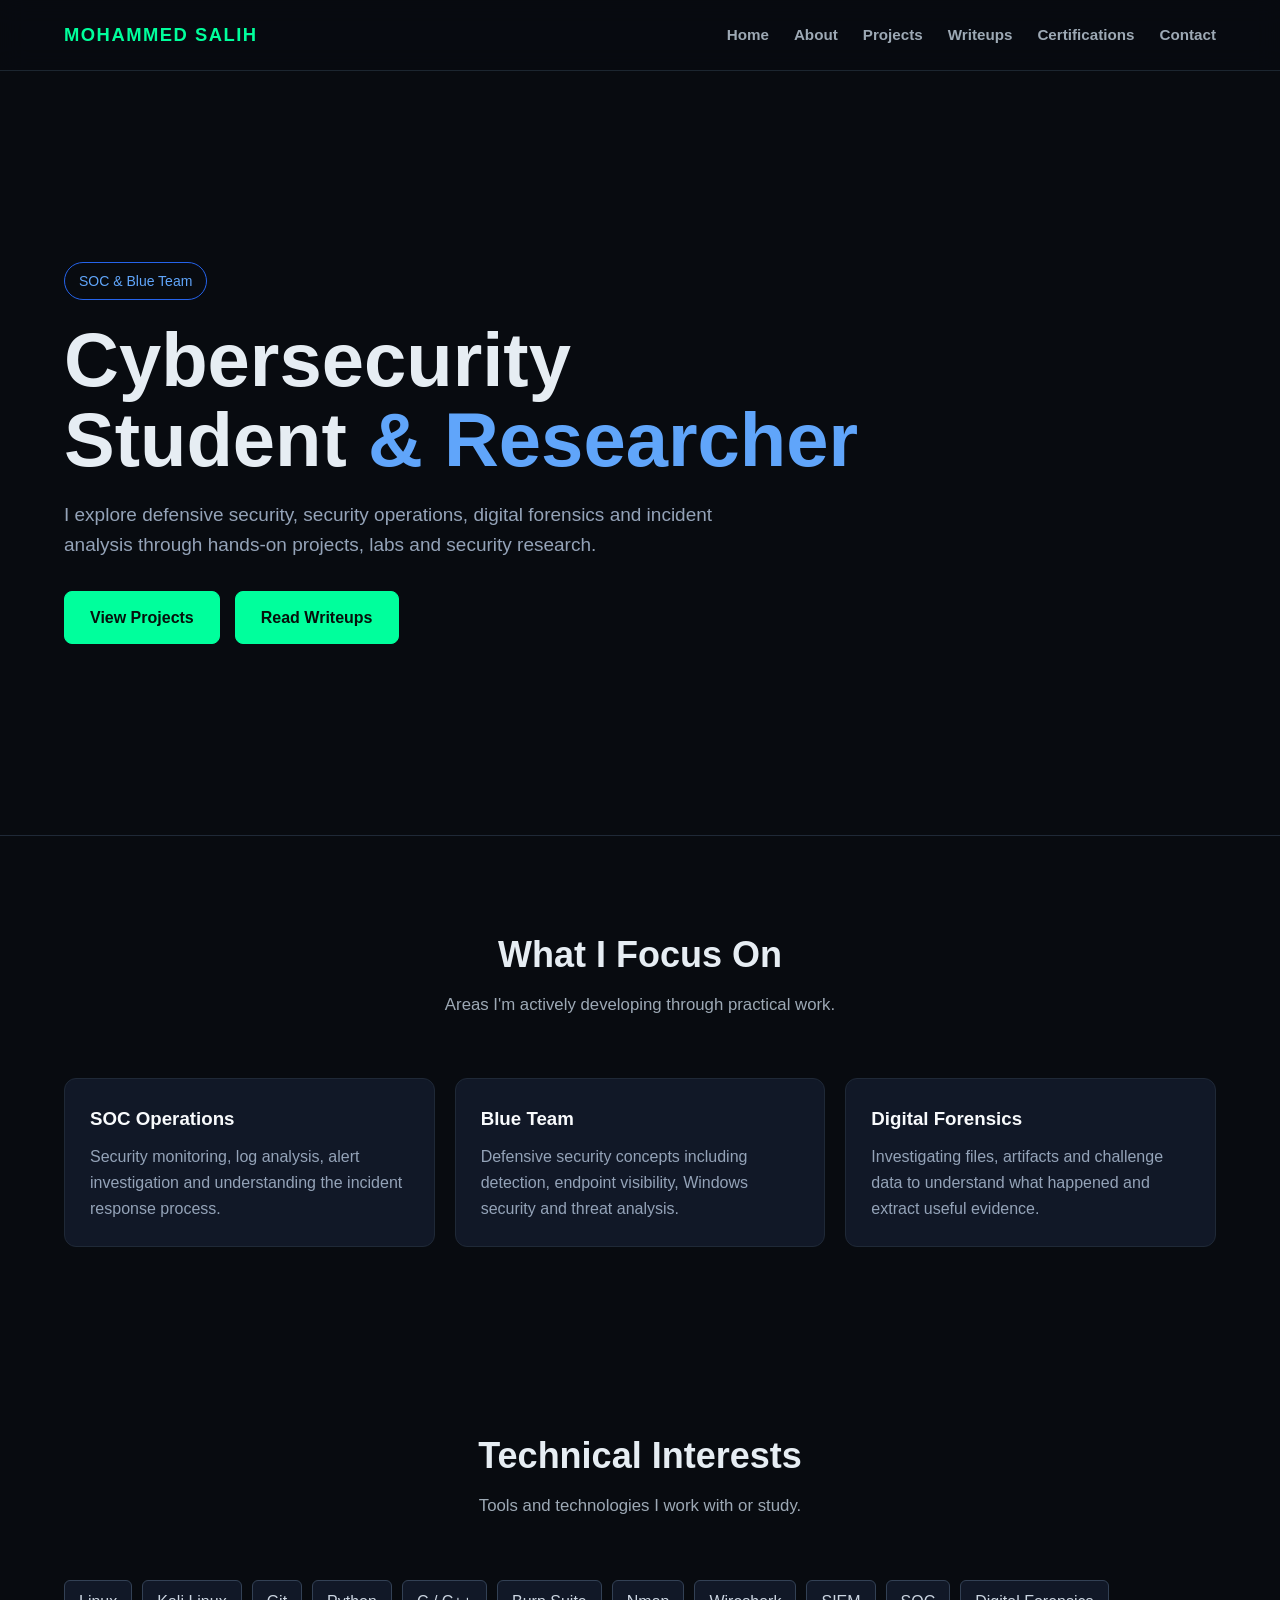
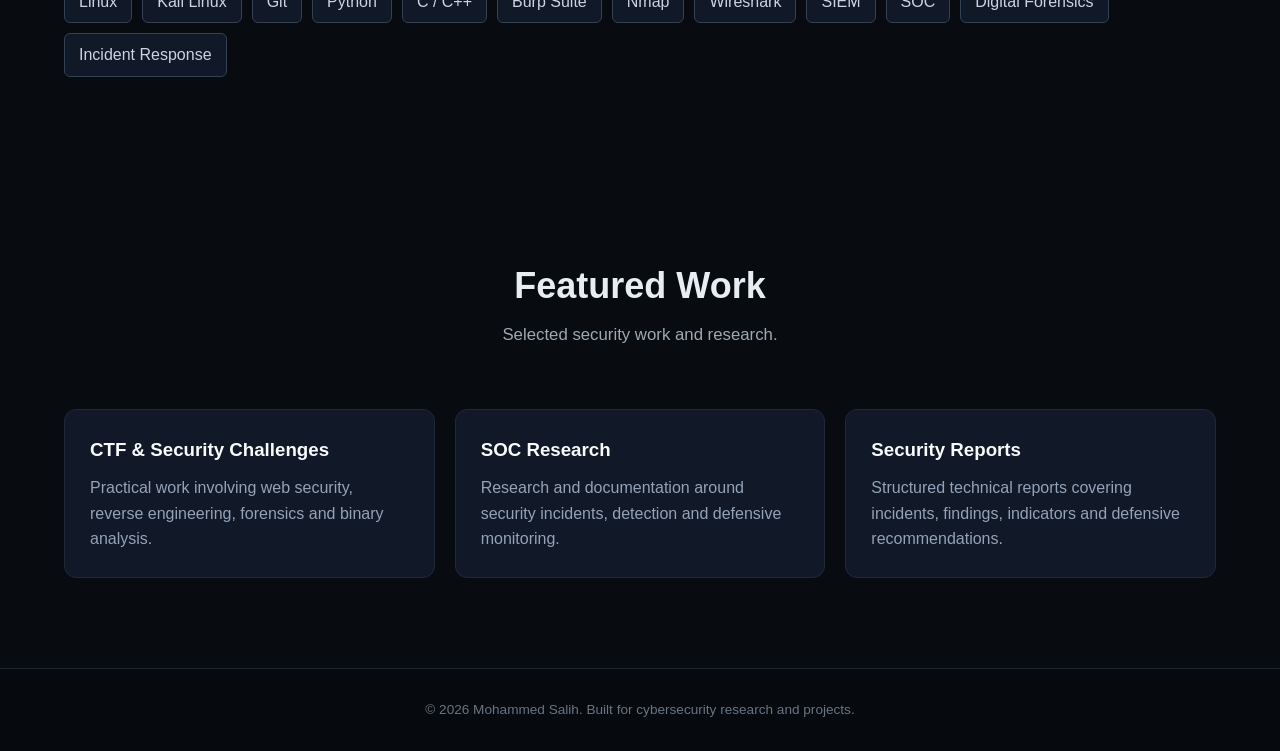
==== public/index.html @ c6b86319 "Organize static site for Cloudflare deployment" ====
<!DOCTYPE html>
<html lang="en">
<head>
    <meta charset="UTF-8">
    <meta name="viewport" content="width=device-width, initial-scale=1.0">

    <title>Mohammed Salih | Cybersecurity Student & Researcher</title>

    <meta name="description"
          content="Cybersecurity Student & Researcher focused on SOC, Blue Team, digital forensics and security research.">

    <link rel="stylesheet" href="style.css">
</head>

<body>

<nav class="navbar">
    <div class="container nav-container">

        <a href="index.html" class="logo">MOHAMMED SALIH</a>

        <ul class="nav-links">
            <li><a href="index.html">Home</a></li>
            <li><a href="about.html">About</a></li>
            <li><a href="projects.html">Projects</a></li>
            <li><a href="writeups.html">Writeups</a></li>
            <li><a href="certifications.html">Certifications</a></li>
            <li><a href="contact.html">Contact</a></li>
        </ul>

    </div>
</nav>


<main>

<section class="hero">
    <div class="container">

        <div class="hero-content">

            <div class="tag">
                SOC & Blue Team
            </div>

            <h1>
                Cybersecurity Student
                <span>& Researcher</span>
            </h1>

            <p>
                I explore defensive security, security operations,
                digital forensics and incident analysis through
                hands-on projects, labs and security research.
            </p>

            <div class="buttons">
                <a href="projects.html" class="btn btn-primary">
                    View Projects
                </a>

                <a href="writeups.html" class="btn btn-secondary">
                    Read Writeups
                </a>
            </div>

        </div>

    </div>
</section>


<section>
    <div class="container">

        <div class="section-title">
            <h2>What I Focus On</h2>
            <p>Areas I'm actively developing through practical work.</p>
        </div>

        <div class="grid">

            <div class="card">
                <h3>SOC Operations</h3>
                <p>
                    Security monitoring, log analysis,
                    alert investigation and understanding
                    the incident response process.
                </p>
            </div>

            <div class="card">
                <h3>Blue Team</h3>
                <p>
                    Defensive security concepts including
                    detection, endpoint visibility,
                    Windows security and threat analysis.
                </p>
            </div>

            <div class="card">
                <h3>Digital Forensics</h3>
                <p>
                    Investigating files, artifacts and
                    challenge data to understand what happened
                    and extract useful evidence.
                </p>
            </div>

        </div>

    </div>
</section>


<section>
    <div class="container">

        <div class="section-title">
            <h2>Technical Interests</h2>
            <p>Tools and technologies I work with or study.</p>
        </div>

        <div class="skills">
            <span class="skill">Linux</span>
            <span class="skill">Kali Linux</span>
            <span class="skill">Git</span>
            <span class="skill">Python</span>
            <span class="skill">C / C++</span>
            <span class="skill">Burp Suite</span>
            <span class="skill">Nmap</span>
            <span class="skill">Wireshark</span>
            <span class="skill">SIEM</span>
            <span class="skill">SOC</span>
            <span class="skill">Digital Forensics</span>
            <span class="skill">Incident Response</span>
        </div>

    </div>
</section>


<section>
    <div class="container">

        <div class="section-title">
            <h2>Featured Work</h2>
            <p>Selected security work and research.</p>
        </div>

        <div class="grid">

            <div class="card">
                <h3>CTF & Security Challenges</h3>
                <p>
                    Practical work involving web security,
                    reverse engineering, forensics and
                    binary analysis.
                </p>
            </div>

            <div class="card">
                <h3>SOC Research</h3>
                <p>
                    Research and documentation around
                    security incidents, detection and
                    defensive monitoring.
                </p>
            </div>

            <div class="card">
                <h3>Security Reports</h3>
                <p>
                    Structured technical reports covering
                    incidents, findings, indicators and
                    defensive recommendations.
                </p>
            </div>

        </div>

    </div>
</section>

</main>


<footer>
    <div class="container">
        <p>
            © 2026 Mohammed Salih. Built for cybersecurity research and projects.
        </p>
    </div>
</footer>

</body>
</html>
---- public/style.css ----
* {
    margin: 0;
    padding: 0;
    box-sizing: border-box;
}

html {
    scroll-behavior: smooth;
}

body {
    font-family: Arial, Helvetica, sans-serif;
    background: #0a0f1a;
    color: #e5e7eb;
    line-height: 1.6;
}

a {
    color: inherit;
    text-decoration: none;
}

.container {
    width: min(1100px, 90%);
    margin: auto;
}

/* Navigation */

.navbar {
    position: sticky;
    top: 0;
    z-index: 1000;
    background: rgba(10, 15, 26, 0.95);
    border-bottom: 1px solid #1f2937;
    backdrop-filter: blur(10px);
}

.nav-container {
    min-height: 70px;
    display: flex;
    align-items: center;
    justify-content: space-between;
}

.logo {
    font-size: 22px;
    font-weight: 700;
    color: #60a5fa;
}

.nav-links {
    display: flex;
    gap: 24px;
    list-style: none;
}

.nav-links a {
    color: #cbd5e1;
    transition: 0.2s;
}

.nav-links a:hover {
    color: #60a5fa;
}

/* Hero */

.hero {
    min-height: 85vh;
    display: flex;
    align-items: center;
    border-bottom: 1px solid #1f2937;
}

.hero-content {
    max-width: 800px;
}

.tag {
    display: inline-block;
    margin-bottom: 20px;
    padding: 7px 14px;
    border: 1px solid #2563eb;
    border-radius: 999px;
    color: #60a5fa;
    font-size: 14px;
}

.hero h1 {
    font-size: clamp(42px, 7vw, 76px);
    line-height: 1.05;
    margin-bottom: 20px;
}

.hero h1 span {
    color: #60a5fa;
}

.hero p {
    max-width: 680px;
    color: #94a3b8;
    font-size: 19px;
}

.buttons {
    display: flex;
    gap: 15px;
    margin-top: 30px;
    flex-wrap: wrap;
}

.btn {
    padding: 12px 22px;
    border-radius: 7px;
    font-weight: 600;
    transition: 0.2s;
}

.btn-primary {
    background: #2563eb;
    color: white;
}

.btn-primary:hover {
    background: #1d4ed8;
}

.btn-secondary {
    border: 1px solid #334155;
    color: #cbd5e1;
}

.btn-secondary:hover {
    border-color: #60a5fa;
    color: #60a5fa;
}

/* Sections */

section {
    padding: 90px 0;
}

.section-title {
    margin-bottom: 40px;
}

.section-title h2 {
    font-size: 36px;
    margin-bottom: 8px;
}

.section-title p {
    color: #64748b;
}

/* Cards */

.grid {
    display: grid;
    grid-template-columns: repeat(3, 1fr);
    gap: 20px;
}

.card {
    padding: 25px;
    background: #111827;
    border: 1px solid #1f2937;
    border-radius: 12px;
    transition: 0.2s;
}

.card:hover {
    transform: translateY(-4px);
    border-color: #2563eb;
}

.card h3 {
    margin-bottom: 10px;
    color: #f8fafc;
}

.card p {
    color: #94a3b8;
}

/* Skills */

.skills {
    display: flex;
    flex-wrap: wrap;
    gap: 10px;
}

.skill {
    padding: 8px 14px;
    background: #111827;
    border: 1px solid #334155;
    border-radius: 6px;
    color: #cbd5e1;
}

/* Footer */

footer {
    padding: 30px 0;
    border-top: 1px solid #1f2937;
    color: #64748b;
    text-align: center;
}

/* Responsive */

@media (max-width: 800px) {
    .nav-container {
        flex-direction: column;
        padding: 18px 0;
        gap: 15px;
    }

    .nav-links {
        gap: 12px;
        flex-wrap: wrap;
        justify-content: center;
    }

    .grid {
        grid-template-columns: 1fr;
    }

    .hero {
        min-height: 75vh;
    }
}
/* ==============================
   CERTIFICATION BOXES
================================ */

.cert-box-grid {
    display: grid;
    grid-template-columns: repeat(2, 1fr);
    gap: 22px;
}

.certificate-box {
    display: flex;
    gap: 22px;
    align-items: flex-start;

    padding: 28px;

    background: #101820;
    border: 1px solid #202c36;
    border-radius: 12px;

    cursor: pointer;

    transition: 0.25s ease;
}

.certificate-box:hover {
    transform: translateY(-5px);
    border-color: #00ff9c;

    box-shadow:
        0 12px 35px rgba(0, 0, 0, 0.35);
}

.certificate-icon {
    min-width: 55px;
    height: 55px;

    display: flex;
    align-items: center;
    justify-content: center;

    background: #0a1411;

    border: 1px solid #00ff9c;
    border-radius: 10px;

    font-size: 1.5rem;
}

.certificate-category {
    color: #00ff9c;

    font-size: 0.7rem;
    font-weight: 800;

    letter-spacing: 1.5px;
}

.certificate-box h3 {
    margin: 7px 0;

    color: #ffffff;
    font-size: 1.15rem;
}

.certificate-box p {
    color: #8d9aa5;
    font-size: 0.9rem;
}

.view-details {
    display: inline-block;

    margin-top: 12px;

    color: #00ff9c;

    font-size: 0.85rem;
    font-weight: 700;
}


/* ==============================
   CERTIFICATE MODAL
================================ */

.certificate-modal {
    position: fixed;

    inset: 0;

    z-index: 2000;

    display: none;

    align-items: center;
    justify-content: center;

    padding: 20px;

    background: rgba(0, 0, 0, 0.78);

    backdrop-filter: blur(8px);
}

.certificate-modal.show {
    display: flex;
}

.certificate-modal-content {
    position: relative;

    width: min(700px, 95%);

    max-height: 85vh;

    overflow-y: auto;

    padding: 40px;

    background: #101820;

    border: 1px solid #00ff9c;
    border-radius: 14px;

    box-shadow:
        0 25px 80px rgba(0, 0, 0, 0.5);

    animation: modalOpen 0.2s ease;
}

@keyframes modalOpen {

    from {
        opacity: 0;
        transform: scale(0.95);
    }

    to {
        opacity: 1;
        transform: scale(1);
    }

}

.close-button {
    position: absolute;

    top: 15px;
    right: 18px;

    width: 35px;
    height: 35px;

    border: 1px solid #35434e;
    border-radius: 50%;

    background: transparent;

    color: #ffffff;

    font-size: 1.5rem;

    cursor: pointer;
}

.close-button:hover {
    background: #00ff9c;
    color: #07100c;
}

.certificate-modal-content h2 {
    margin-bottom: 8px;

    color: #ffffff;
}

.modal-issuer {
    color: #00ff9c !important;

    font-weight: 700;

    margin-bottom: 20px;
}

.certificate-modal-content p {
    color: #aebbc6;
    margin-bottom: 15px;
}

.certificate-modal-content h4 {
    margin-top: 25px;
    margin-bottom: 10px;

    color: #ffffff;
}

.certificate-modal-content ul {
    padding-left: 20px;

    color: #aebbc6;
}

.modal-date {
    margin-top: 25px;

    color: #71808d !important;
    font-size: 0.85rem;
}

.verify-button {
    display: inline-block;

    margin-top: 15px;
    padding: 10px 18px;

    border: 1px solid #00ff9c;
    border-radius: 6px;

    color: #00ff9c;
    font-weight: 700;
}

.verify-button:hover {
    background: #00ff9c;
    color: #07100c;
}


/* ==============================
   MOBILE
================================ */

@media (max-width: 700px) {

    .cert-box-grid {
        grid-template-columns: 1fr;
    }

    .certificate-box {
        padding: 22px;
    }

    .certificate-modal-content {
        padding: 30px 22px;
    }

}
/* ==============================
   PROJECTS
================================ */

.project-grid {
    display: grid;
    grid-template-columns: repeat(2, 1fr);
    gap: 24px;
}

.project-card {
    padding: 30px;

    background: #101820;
    border: 1px solid #202c36;
    border-radius: 12px;

    transition: 0.25s ease;
}

.project-card:hover {
    transform: translateY(-5px);
    border-color: #00ff9c;
    box-shadow: 0 12px 35px rgba(0, 0, 0, 0.3);
}

.project-category {
    display: inline-block;

    margin-bottom: 15px;

    color: #00ff9c;

    font-size: 0.7rem;
    font-weight: 800;
    letter-spacing: 1.5px;
}

.project-card h3 {
    margin-bottom: 12px;

    color: #ffffff;
    font-size: 1.3rem;
}

.project-card p {
    color: #9eabb6;
}

.project-tags {
    display: flex;
    flex-wrap: wrap;
    gap: 8px;

    margin-top: 22px;
}

.project-tags span {
    padding: 5px 9px;

    background: #0a1117;
    border: 1px solid #26343f;
    border-radius: 5px;

    color: #8fa0ad;

    font-size: 0.75rem;
}

@media (max-width: 700px) {

    .project-grid {
        grid-template-columns: 1fr;
    }

}
```css
/* =========================================
   MOHAMMED SALIH - CYBERSECURITY PORTFOLIO
   Main Stylesheet
   ========================================= */


/* =========================================
   RESET
   ========================================= */

* {
    margin: 0;
    padding: 0;
    box-sizing: border-box;
}

html {
    scroll-behavior: smooth;
}

body {
    font-family: Arial, Helvetica, sans-serif;
    background: #080b10;
    color: #e6edf3;
    line-height: 1.6;
}

a {
    color: inherit;
    text-decoration: none;
}

img {
    max-width: 100%;
    display: block;
}


/* =========================================
   GLOBAL CONTAINER
   ========================================= */

.container {
    width: 90%;
    max-width: 1200px;
    margin: 0 auto;
}


/* =========================================
   NAVIGATION
   ========================================= */

.navbar {
    position: sticky;
    top: 0;
    z-index: 1000;

    background: rgba(8, 11, 16, 0.94);
    border-bottom: 1px solid #1c2630;

    backdrop-filter: blur(12px);
}

.nav-container {
    min-height: 70px;

    display: flex;
    align-items: center;
    justify-content: space-between;

    gap: 30px;
}

.logo {
    font-size: 1.15rem;
    font-weight: 800;
    letter-spacing: 1.5px;

    color: #00ff9c;

    white-space: nowrap;
}

.nav-links {
    list-style: none;

    display: flex;
    align-items: center;

    gap: 25px;
}

.nav-links a {
    position: relative;

    color: #9da9b5;

    font-size: 0.95rem;
    font-weight: 600;

    transition: color 0.25s ease;
}

.nav-links a:hover,
.nav-links a.active {
    color: #00ff9c;
}

.nav-links a::after {
    content: "";

    position: absolute;

    left: 0;
    bottom: -7px;

    width: 0;
    height: 2px;

    background: #00ff9c;

    transition: width 0.25s ease;
}

.nav-links a:hover::after,
.nav-links a.active::after {
    width: 100%;
}


/* =========================================
   MAIN CONTACT SECTION
   ========================================= */

.contact-section {
    min-height: calc(100vh - 70px);

    padding: 90px 0 100px;

    background:
        radial-gradient(
            circle at 50% 0%,
            rgba(0, 255, 156, 0.08),
            transparent 35%
        );
}


/* =========================================
   SECTION TITLE
   ========================================= */

.section-title {
    max-width: 750px;

    margin: 0 auto 60px;

    text-align: center;
}

.section-tag {
    display: inline-block;

    margin-bottom: 12px;

    color: #00ff9c;

    font-size: 0.75rem;
    font-weight: 800;

    letter-spacing: 3px;
}

.section-title h1 {
    margin-bottom: 18px;

    font-size: clamp(2.2rem, 5vw, 4rem);

    line-height: 1.1;

    color: #ffffff;
}

.section-title p {
    color: #9da9b5;

    font-size: 1.05rem;

    max-width: 650px;

    margin: 0 auto;
}


/* =========================================
   CONTACT GRID
   ========================================= */

.contact-grid {
    display: grid;

    grid-template-columns:
        repeat(3, minmax(0, 1fr));

    gap: 22px;
}


/* =========================================
   CONTACT CARD
   ========================================= */

.contact-card {
    position: relative;

    padding: 30px;

    min-height: 280px;

    background: #0d1218;

    border: 1px solid #1c2630;

    border-radius: 14px;

    overflow: hidden;

    transition:
        transform 0.25s ease,
        border-color 0.25s ease,
        box-shadow 0.25s ease;
}

.contact-card::before {
    content: "";

    position: absolute;

    top: 0;
    left: 0;

    width: 100%;
    height: 2px;

    background: #00ff9c;

    transform: scaleX(0);

    transform-origin: left;

    transition: transform 0.3s ease;
}

.contact-card:hover {
    transform: translateY(-7px);

    border-color: #00ff9c;

    box-shadow:
        0 15px 40px rgba(0, 0, 0, 0.35);
}

.contact-card:hover::before {
    transform: scaleX(1);
}


/* =========================================
   CONTACT ICON
   ========================================= */

.contact-icon {
    width: 48px;
    height: 48px;

    display: flex;
    align-items: center;
    justify-content: center;

    margin-bottom: 22px;

    background: rgba(0, 255, 156, 0.08);

    border: 1px solid rgba(0, 255, 156, 0.25);

    border-radius: 10px;

    color: #00ff9c;

    font-size: 1.1rem;
    font-weight: 800;
}


/* =========================================
   CARD TEXT
   ========================================= */

.contact-label {
    display: block;

    margin-bottom: 7px;

    color: #00ff9c;

    font-size: 0.7rem;
    font-weight: 800;

    letter-spacing: 2px;
}

.contact-card h2 {
    margin-bottom: 14px;

    color: #ffffff;

    font-size: 1.35rem;
}

.contact-card p {
    margin-bottom: 12px;

    color: #9da9b5;

    font-size: 0.95rem;
}

.contact-card strong {
    color: #dbe4ec;
}


/* =========================================
   CONTACT LINKS
   ========================================= */

.contact-link {
    display: inline-block;

    margin-top: 8px;

    color: #00ff9c;

    font-size: 0.9rem;
    font-weight: 600;

    word-break: break-word;

    transition: color 0.2s ease;
}

.contact-link:hover {
    color: #ffffff;
}


/* =========================================
   CONTACT CTA
   ========================================= */

.contact-cta {
    margin-top: 50px;

    padding: 50px 30px;

    text-align: center;

    background:
        linear-gradient(
            135deg,
            #0d1218,
            #101820
        );

    border: 1px solid #1c2630;

    border-radius: 16px;
}

.contact-cta h2 {
    margin-bottom: 12px;

    color: #ffffff;

    font-size: 2rem;
}

.contact-cta p {
    max-width: 650px;

    margin: 0 auto 25px;

    color: #9da9b5;
}


/* =========================================
   BUTTON
   ========================================= */

.btn {
    display: inline-flex;

    align-items: center;
    justify-content: center;

    padding: 13px 25px;

    background: #00ff9c;

    border: 1px solid #00ff9c;

    border-radius: 8px;

    color: #06100b;

    font-weight: 800;

    transition:
        transform 0.2s ease,
        background 0.2s ease,
        color 0.2s ease;
}

.btn:hover {
    transform: translateY(-2px);

    background: transparent;

    color: #00ff9c;
}


/* =========================================
   FOOTER
   ========================================= */

footer {
    padding: 30px 0;

    border-top: 1px solid #1c2630;

    background: #06090d;

    text-align: center;
}

footer p {
    color: #687582;

    font-size: 0.85rem;
}


/* =========================================
   SELECTION
   ========================================= */

::selection {
    background: #00ff9c;
    color: #06100b;
}


/* =========================================
   SCROLLBAR
   ========================================= */

::-webkit-scrollbar {
    width: 9px;
}

::-webkit-scrollbar-track {
    background: #080b10;
}

::-webkit-scrollbar-thumb {
    background: #26333d;

    border-radius: 10px;
}

::-webkit-scrollbar-thumb:hover {
    background: #00ff9c;
}


/* =========================================
   RESPONSIVE - TABLET
   ========================================= */

@media (max-width: 950px) {

    .nav-container {
        flex-direction: column;

        padding: 18px 0;
    }

    .nav-links {
        flex-wrap: wrap;

        justify-content: center;

        gap: 15px 20px;
    }

    .contact-grid {
        grid-template-columns:
            repeat(2, minmax(0, 1fr));
    }
}


/* =========================================
   RESPONSIVE - MOBILE
   ========================================= */

@media (max-width: 650px) {

    .container {
        width: 92%;
    }

    .contact-section {
        padding: 60px 0 70px;
    }

    .section-title {
        margin-bottom: 40px;
    }

    .section-title h1 {
        font-size: 2.3rem;
    }

    .section-title p {
        font-size: 0.95rem;
    }

    .nav-container {
        gap: 18px;
    }

    .logo {
        font-size: 1rem;
    }

    .nav-links {
        gap: 12px 16px;
    }

    .nav-links a {
        font-size: 0.82rem;
    }

    .contact-grid {
        grid-template-columns: 1fr;
    }

    .contact-card {
        min-height: auto;

        padding: 25px;
    }

    .contact-cta {
        padding: 35px 22px;
    }

    .contact-cta h2 {
        font-size: 1.6rem;
    }
}


/* =========================================
   VERY SMALL DEVICES
   ========================================= */

@media (max-width: 380px) {

    .nav-links {
        gap: 10px;
    }

    .nav-links a {
        font-size: 0.75rem;
    }

    .section-title h1 {
        font-size: 2rem;
    }

    .contact-card {
        padding: 22px;
    }
}
```
```css
/* =========================================
   WRITEUPS PAGE
   ========================================= */

.writeups-section {
    min-height: calc(100vh - 70px);
    padding: 90px 0 100px;

    background:
        radial-gradient(
            circle at 50% 0%,
            rgba(0, 255, 156, 0.08),
            transparent 35%
        );
}


/* =========================================
   WRITEUPS GRID
   ========================================= */

.writeups-grid {
    display: grid;

    grid-template-columns:
        repeat(2, minmax(0, 1fr));

    gap: 25px;

    align-items: start;
}


/* =========================================
   WRITEUP CARD
   ========================================= */

.writeup-card {
    position: relative;

    background: #0d1218;

    border: 1px solid #1c2630;

    border-radius: 16px;

    padding: 30px;

    overflow: hidden;

    transition:
        transform 0.25s ease,
        border-color 0.25s ease,
        box-shadow 0.25s ease;
}

.writeup-card::before {
    content: "";

    position: absolute;

    top: 0;
    left: 0;

    width: 100%;
    height: 2px;

    background: #00ff9c;

    transform: scaleX(0);

    transform-origin: left;

    transition: transform 0.3s ease;
}

.writeup-card:hover {
    transform: translateY(-6px);

    border-color: #00ff9c;

    box-shadow:
        0 20px 45px rgba(0, 0, 0, 0.35);
}

.writeup-card:hover::before {
    transform: scaleX(1);
}


/* =========================================
   WRITEUP HEADER
   ========================================= */

.writeup-card-header {
    display: flex;

    align-items: center;
    justify-content: space-between;

    margin-bottom: 18px;
}

.writeup-category {
    color: #00ff9c;

    font-size: 0.7rem;
    font-weight: 800;

    letter-spacing: 2px;
}

.writeup-number {
    color: #46535f;

    font-family: monospace;

    font-size: 0.9rem;
}


/* =========================================
   WRITEUP TITLE
   ========================================= */

.writeup-card h2 {
    margin-bottom: 15px;

    color: #ffffff;

    font-size: 1.55rem;

    line-height: 1.3;
}

.writeup-card > p {
    margin-bottom: 20px;

    color: #9da9b5;

    font-size: 0.95rem;
}


/* =========================================
   WRITEUP TAGS
   ========================================= */

.writeup-tags {
    display: flex;

    flex-wrap: wrap;

    gap: 8px;

    margin-bottom: 25px;
}

.writeup-tags span {
    padding: 5px 9px;

    background: rgba(0, 255, 156, 0.06);

    border: 1px solid rgba(0, 255, 156, 0.18);

    border-radius: 5px;

    color: #9da9b5;

    font-family: monospace;

    font-size: 0.72rem;
}


/* =========================================
   DETAILS / SUMMARY
   ========================================= */

.writeup-details {
    border-top: 1px solid #1c2630;

    padding-top: 18px;
}

.writeup-details summary {
    cursor: pointer;

    color: #00ff9c;

    font-size: 0.9rem;
    font-weight: 700;

    list-style: none;

    transition: color 0.2s ease;
}

.writeup-details summary::-webkit-details-marker {
    display: none;
}

.writeup-details summary::before {
    content: "+";

    display: inline-block;

    margin-right: 8px;

    font-size: 1.1rem;

    transition: transform 0.2s ease;
}

.writeup-details[open] summary::before {
    transform: rotate(45deg);
}

.writeup-details summary:hover {
    color: #ffffff;
}


/* =========================================
   WRITEUP CONTENT
   ========================================= */

.writeup-content {
    margin-top: 30px;

    padding-top: 10px;

    border-top: 1px solid #151e26;
}

.writeup-content h3 {
    margin: 30px 0 12px;

    color: #ffffff;

    font-size: 1.15rem;
}

.writeup-content h3:first-child {
    margin-top: 0;
}

.writeup-content p {
    margin-bottom: 15px;

    color: #9da9b5;

    font-size: 0.92rem;

    line-height: 1.75;
}

.writeup-content strong {
    color: #dbe4ec;
}

.writeup-content code {
    padding: 2px 5px;

    background: #080b10;

    border-radius: 4px;

    color: #00ff9c;

    font-family: "Courier New", monospace;

    font-size: 0.85em;
}


/* =========================================
   CODE BLOCKS
   ========================================= */

.writeup-content pre {
    margin: 18px 0;

    padding: 18px;

    overflow-x: auto;

    background: #070a0e;

    border: 1px solid #1c2630;

    border-radius: 8px;

    line-height: 1.6;
}

.writeup-content pre code {
    padding: 0;

    background: transparent;

    color: #c9d1d9;

    font-family:
        "Courier New",
        Consolas,
        monospace;

    font-size: 0.82rem;
}


/* =========================================
   WRITEUP LIST
   ========================================= */

.writeup-content ul {
    padding-left: 22px;

    color: #9da9b5;
}

.writeup-content li {
    margin-bottom: 10px;

    padding-left: 5px;

    font-size: 0.92rem;
}


/* =========================================
   FLAG BOX
   ========================================= */

.flag-box {
    margin: 30px 0;

    padding: 22px;

    background:
        linear-gradient(
            135deg,
            rgba(0, 255, 156, 0.08),
            rgba(0, 255, 156, 0.02)
        );

    border: 1px solid rgba(0, 255, 156, 0.35);

    border-radius: 10px;

    text-align: center;
}

.flag-box span {
    display: block;

    margin-bottom: 10px;

    color: #00ff9c;

    font-size: 0.68rem;
    font-weight: 800;

    letter-spacing: 2px;
}

.flag-box code {
    display: block;

    color: #ffffff;

    background: transparent;

    font-size: 0.95rem;

    word-break: break-all;
}


/* =========================================
   TABLE
   ========================================= */

.table-wrapper {
    width: 100%;

    overflow-x: auto;

    margin: 20px 0;
}

.writeup-table {
    width: 100%;

    border-collapse: collapse;

    min-width: 500px;

    font-size: 0.85rem;
}

.writeup-table th,
.writeup-table td {
    padding: 12px 14px;

    border: 1px solid #1c2630;

    text-align: left;
}

.writeup-table th {
    background: #111820;

    color: #00ff9c;

    font-size: 0.75rem;

    letter-spacing: 1px;
}

.writeup-table td {
    color: #9da9b5;
}

.writeup-table tr:hover td {
    background: rgba(0, 255, 156, 0.025);
}


/* =========================================
   SKILLS DEMONSTRATED
   ========================================= */

.skills-demonstrated {
    margin-top: 80px;

    padding: 45px 35px;

    text-align: center;

    background: #0d1218;

    border: 1px solid #1c2630;

    border-radius: 16px;
}

.skills-demonstrated h2 {
    margin: 10px 0 25px;

    color: #ffffff;

    font-size: 1.8rem;
}

.skill-pills {
    display: flex;

    flex-wrap: wrap;

    justify-content: center;

    gap: 10px;
}

.skill-pills span {
    padding: 8px 13px;

    background: #080b10;

    border: 1px solid #26333d;

    border-radius: 6px;

    color: #9da9b5;

    font-family: monospace;

    font-size: 0.78rem;

    transition:
        border-color 0.2s ease,
        color 0.2s ease;
}

.skill-pills span:hover {
    border-color: #00ff9c;

    color: #00ff9c;
}

```css
/* =========================================
   CTF WRITEUPS PAGE
   ========================================= */

.writeups-page {
    padding: 90px 0 100px;

    background:
        radial-gradient(
            circle at 50% 0%,
            rgba(0, 255, 156, 0.08),
            transparent 35%
        );
}

.writeups-header {
    max-width: 800px;

    margin: 0 auto 70px;

    text-align: center;
}

.writeups-header h1 {
    margin: 10px 0 18px;

    color: #ffffff;

    font-size: clamp(2.3rem, 5vw, 4rem);
}

.writeups-header p {
    color: #9da9b5;

    font-size: 1rem;

    line-height: 1.8;
}


/* =========================================
   FULL WRITEUP
   ========================================= */

.full-writeup {
    margin-bottom: 50px;

    padding: 40px;

    background: #0d1218;

    border: 1px solid #1c2630;

    border-radius: 16px;

    overflow: hidden;
}

.writeup-top {
    display: flex;

    align-items: flex-start;
    justify-content: space-between;

    gap: 20px;

    padding-bottom: 30px;

    border-bottom: 1px solid #1c2630;
}

.writeup-category {
    color: #00ff9c;

    font-size: 0.7rem;
    font-weight: 800;

    letter-spacing: 2px;
}

.writeup-top h2 {
    margin-top: 10px;

    color: #ffffff;

    font-size: clamp(1.6rem, 3vw, 2.3rem);
}

.writeup-id {
    color: #3d4a55;

    font-family: monospace;

    font-size: 1.2rem;
    font-weight: bold;
}


/* =========================================
   WRITEUP BLOCK
   ========================================= */

.writeup-block {
    padding: 35px 0;

    border-bottom: 1px solid #151e26;
}

.writeup-block:last-child {
    border-bottom: none;
}

.writeup-block h3 {
    margin-bottom: 15px;

    color: #ffffff;

    font-size: 1.25rem;
}

.writeup-block p {
    margin-bottom: 15px;

    color: #9da9b5;

    line-height: 1.8;
}

.writeup-block strong {
    color: #dbe4ec;
}

.writeup-block code {
    padding: 2px 6px;

    background: #070a0e;

    border-radius: 4px;

    color: #00ff9c;

    font-family: "Courier New", monospace;
}


/* =========================================
   CODE
   ========================================= */

.writeup-block pre {
    margin: 20px 0;

    padding: 20px;

    overflow-x: auto;

    background: #070a0e;

    border: 1px solid #1c2630;

    border-radius: 8px;
}

.writeup-block pre code {
    padding: 0;

    background: transparent;

    color: #c9d1d9;

    font-family:
        "Courier New",
        Consolas,
        monospace;

    font-size: 0.84rem;

    line-height: 1.7;
}


/* =========================================
   FLAG
   ========================================= */

.flag-result {
    margin: 35px 0;

    padding: 25px;

    text-align: center;

    background: rgba(0, 255, 156, 0.05);

    border: 1px solid rgba(0, 255, 156, 0.35);

    border-radius: 10px;
}

.flag-result span {
    display: block;

    margin-bottom: 12px;

    color: #00ff9c;

    font-size: 0.7rem;
    font-weight: 800;

    letter-spacing: 2px;
}

.flag-result code {
    display: block;

    color: #ffffff;

    background: transparent;

    font-family: "Courier New", monospace;

    font-size: 0.95rem;

    word-break: break-all;
}


/* =========================================
   COMPRESSION CHAIN
   ========================================= */

.compression-chain {
    display: grid;

    grid-template-columns:
        repeat(2, minmax(0, 1fr));

    gap: 10px;

    margin-top: 20px;
}

.compression-chain div {
    padding: 13px;

    background: #080b10;

    border: 1px solid #1c2630;

    border-radius: 7px;

    color: #9da9b5;

    font-size: 0.85rem;
}

.compression-chain span {
    display: inline-flex;

    align-items: center;
    justify-content: center;

    width: 28px;
    height: 28px;

    margin-right: 8px;

    background: rgba(0, 255, 156, 0.08);

    border-radius: 5px;

    color: #00ff9c;

    font-family: monospace;

    font-size: 0.7rem;
    font-weight: bold;
}


/* =========================================
   LIST
   ========================================= */

.writeup-block ul {
    padding-left: 25px;

    color: #9da9b5;
}

.writeup-block li {
    margin-bottom: 12px;

    padding-left: 5px;

    line-height: 1.7;
}


/* =========================================
   SKILLS
   ========================================= */

.writeup-skills {
    margin-top: 70px;

    padding: 45px 30px;

    text-align: center;

    background: #0d1218;

    border: 1px solid #1c2630;

    border-radius: 16px;
}

.writeup-skills h2 {
    margin: 10px 0 25px;

    color: #ffffff;
}

.skill-pills {
    display: flex;

    flex-wrap: wrap;

    justify-content: center;

    gap: 10px;
}

.skill-pills span {
    padding: 8px 13px;

    background: #080b10;

    border: 1px solid #26333d;

    border-radius: 6px;

    color: #9da9b5;

    font-family: monospace;

    font-size: 0.78rem;
}

.skill-pills span:hover {
    border-color: #00ff9c;

    color: #00ff9c;
}


/* =========================================
   MOBILE
   ========================================= */

@media (max-width: 700px) {

    .writeups-page {
        padding: 60px 0 70px;
    }

    .full-writeup {
        padding: 25px 20px;
    }

    .writeup-top {
        flex-direction: column;
    }

    .compression-chain {
        grid-template-columns: 1fr;
    }

    .writeup-block pre {
        padding: 14px;
    }

    .writeup-block pre code {
        font-size: 0.72rem;
    }

    .flag-result code {
        font-size: 0.78rem;
    }

}
```
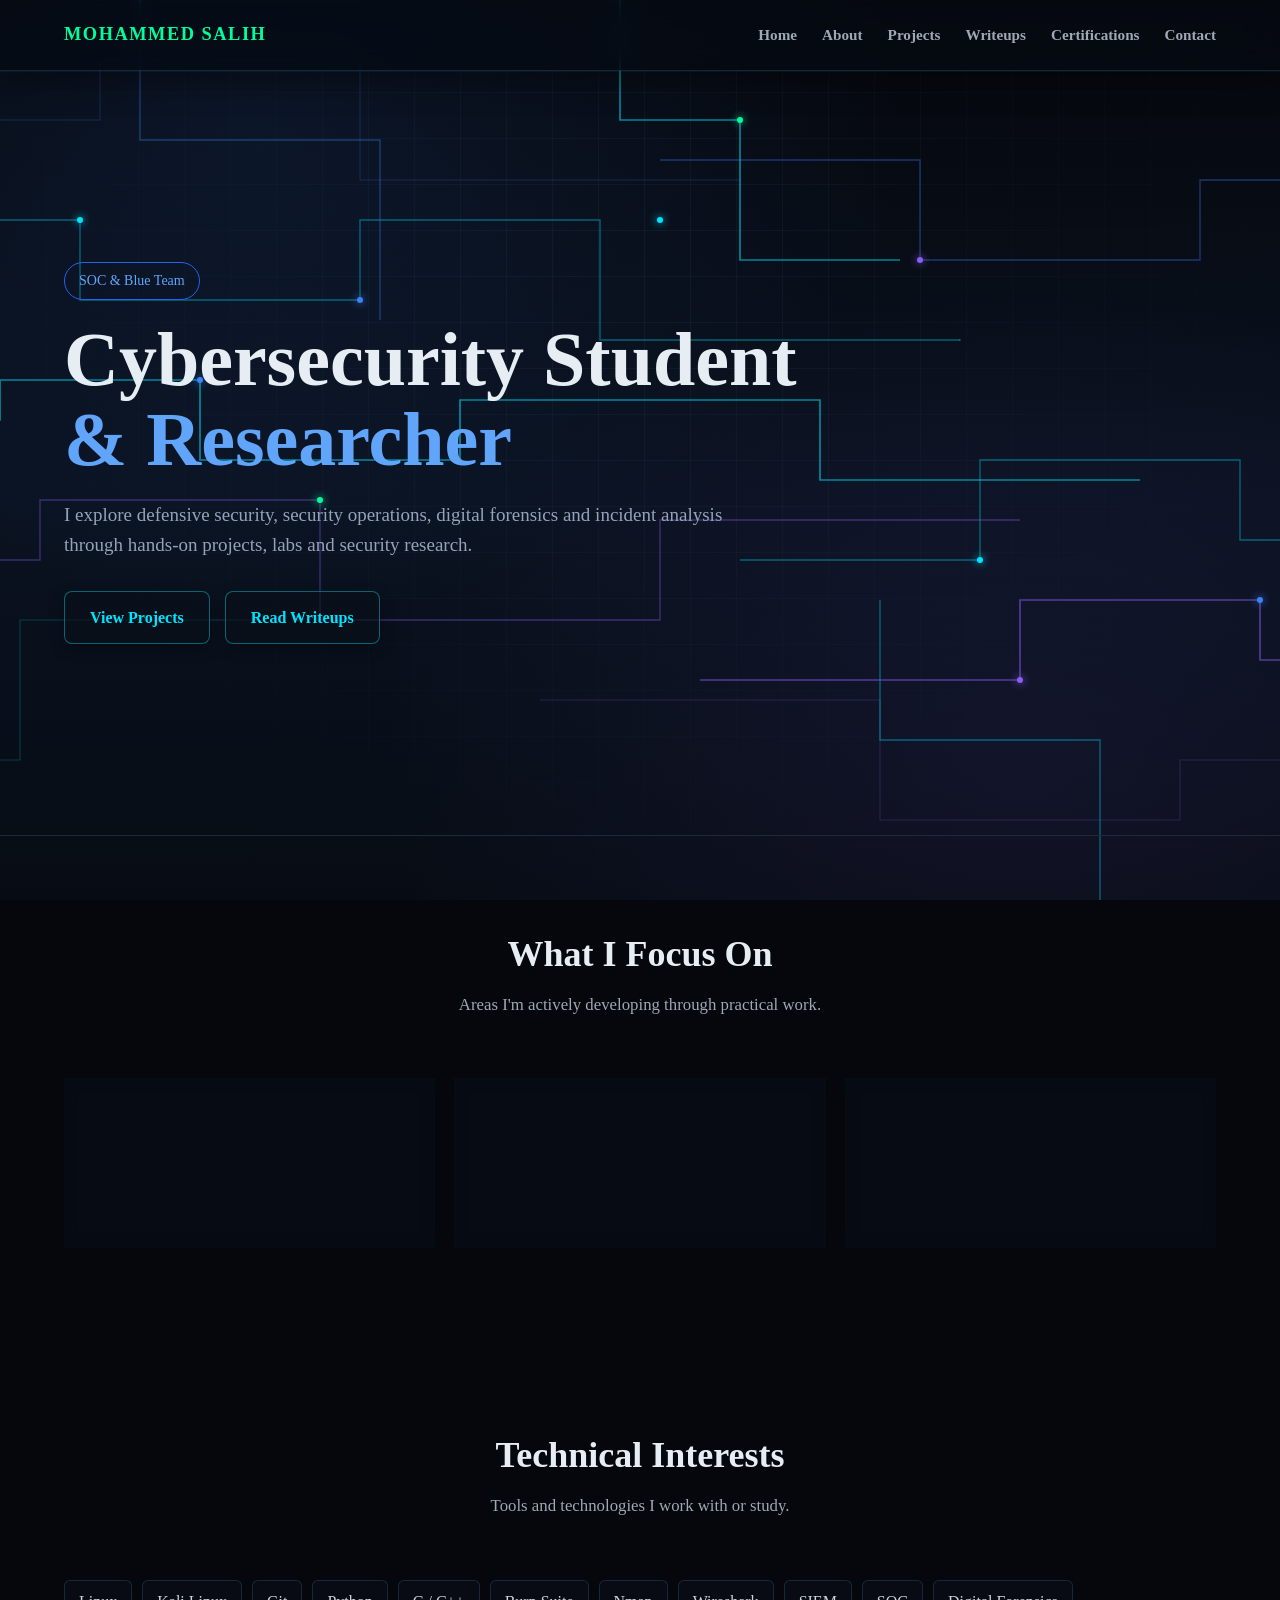
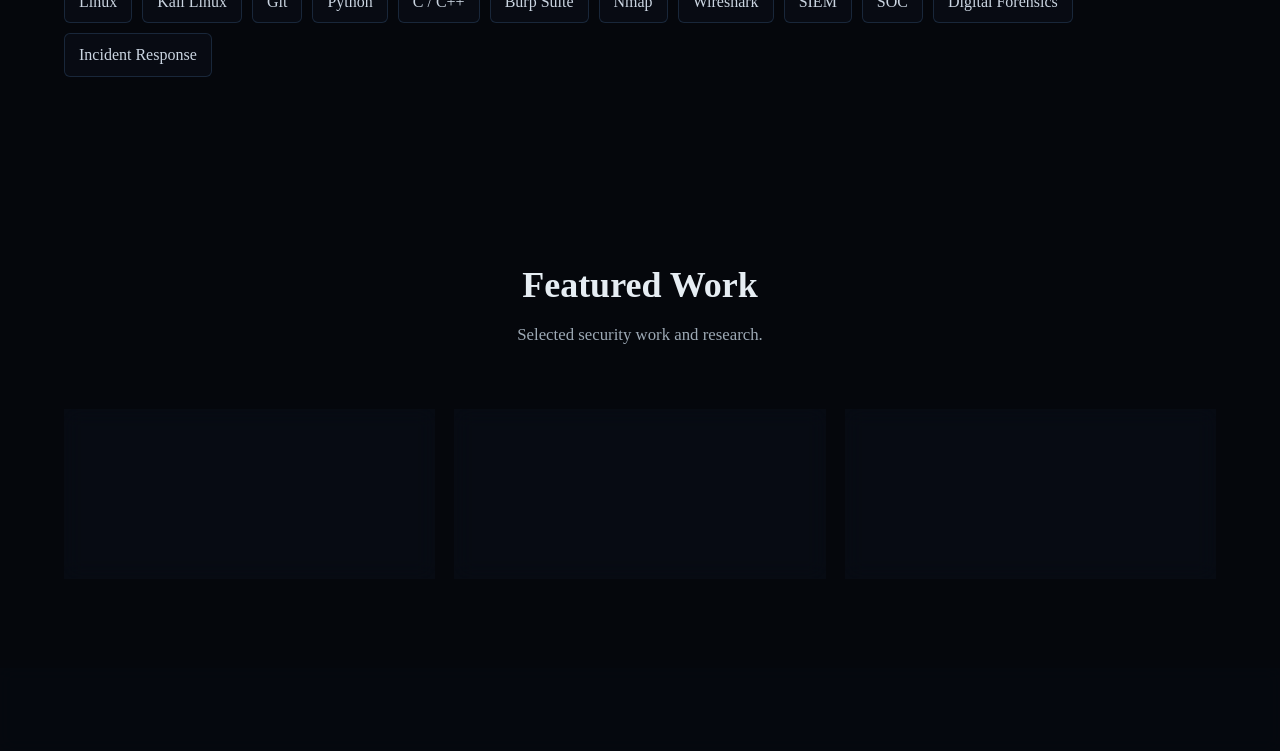
==== commit da401e0c: "Stable portfolio version" ====
--- a/public/index.html
+++ b/public/index.html
@@ -13,6 +13,50 @@
 </head>
 
 <body>
+<div class="cyber-circuit-bg" aria-hidden="true">
+<svg viewBox="0 0 1600 900" preserveAspectRatio="xMidYMid slice" xmlns="http://www.w3.org/2000/svg">
+    <g class="layer-back desktop-only">
+        <path class="circuit-trace layer-back" d="M0,120 H260 V60 H520 V180 H900" stroke="#3b82f6"/>
+        <path class="circuit-trace layer-back" d="M1600,760 H1340 V820 H1040 V700 H700" stroke="#8b5cf6"/>
+        <path class="circuit-trace layer-back" d="M0,760 H180 V620 H420" stroke="#00e5ff"/>
+    </g>
+
+    <g class="layer-mid">
+        <path class="circuit-trace layer-mid" d="M-20,220 H240 V300 H520 V220 H760 V340 H1120" stroke="#00e5ff"/>
+        <path class="circuit-trace layer-mid" d="M1620,180 H1360 V260 H1080 V160 H820" stroke="#3b82f6"/>
+        <path class="circuit-trace layer-mid" d="M-20,560 H200 V500 H480 V620 H820 V520 H1180" stroke="#8b5cf6"/>
+        <path class="circuit-trace layer-mid" d="M1620,540 H1400 V460 H1140 V560 H900" stroke="#00e5ff"/>
+        <path class="circuit-trace layer-mid" d="M300,-20 V140 H540 V320" stroke="#3b82f6"/>
+        <path class="circuit-trace layer-mid" d="M1260,920 V740 H1040 V600" stroke="#00e5ff"/>
+    </g>
+
+    <g class="layer-front">
+        <path class="circuit-trace layer-front" d="M-20,420 H160 V380 H360 V460 H620 V400 H980 V480 H1300" stroke="#00e5ff"/>
+        <path class="circuit-trace layer-front" d="M1620,660 H1420 V600 H1180 V680 H860" stroke="#8b5cf6"/>
+        <path class="circuit-trace layer-front" d="M780,-20 V120 H900 V260 H1060" stroke="#00e5ff"/>
+    </g>
+
+    <path class="circuit-pulse p1" d="M-20,220 H240 V300 H520 V220 H760 V340 H1120" pathLength="1000" stroke-dasharray="60 940"/>
+    <path class="circuit-pulse p2" d="M1620,180 H1360 V260 H1080 V160 H820" pathLength="1000" stroke-dasharray="50 950"/>
+    <path class="circuit-pulse p3" d="M-20,560 H200 V500 H480 V620 H820 V520 H1180" pathLength="1000" stroke-dasharray="45 955"/>
+    <path class="circuit-pulse p4" d="M1620,540 H1400 V460 H1140 V560 H900" pathLength="1000" stroke-dasharray="55 945"/>
+    <path class="circuit-pulse p5" d="M-20,420 H160 V380 H360 V460 H620 V400 H980 V480 H1300" pathLength="1000" stroke-dasharray="40 960"/>
+    <path class="circuit-pulse p6" d="M1620,660 H1420 V600 H1180 V680 H860" pathLength="1000" stroke-dasharray="50 950"/>
+    <path class="circuit-pulse p7" d="M780,-20 V120 H900 V260 H1060" pathLength="1000" stroke-dasharray="35 965"/>
+    <path class="circuit-pulse p8" d="M300,-20 V140 H540 V320" pathLength="1000" stroke-dasharray="35 965"/>
+
+    <g class="circuit-node n1"><circle cx="240" cy="220" r="3"/></g>
+    <g class="circuit-node n2"><circle cx="520" cy="300" r="3"/></g>
+    <g class="circuit-node n3"><circle cx="1080" cy="260" r="3"/></g>
+    <g class="circuit-node n4"><circle cx="480" cy="500" r="3"/></g>
+    <g class="circuit-node n1"><circle cx="1140" cy="560" r="3"/></g>
+    <g class="circuit-node n2"><circle cx="360" cy="380" r="3"/></g>
+    <g class="circuit-node n3"><circle cx="1180" cy="680" r="3"/></g>
+    <g class="circuit-node n4"><circle cx="900" cy="120" r="3"/></g>
+    <g class="circuit-node n1"><circle cx="820" cy="220" r="3"/></g>
+    <g class="circuit-node n2"><circle cx="1420" cy="600" r="3"/></g>
+</svg>
+</div>
 
 <nav class="navbar">
     <div class="container nav-container">
--- a/public/style.css
+++ b/public/style.css
@@ -558,7 +558,6 @@
     }
 
 }
-```css
 /* =========================================
    MOHAMMED SALIH - CYBERSECURITY PORTFOLIO
    Main Stylesheet
@@ -1158,8 +1157,6 @@
         padding: 22px;
     }
 }
-```
-```css
 /* =========================================
    WRITEUPS PAGE
    ========================================= */
@@ -1652,7 +1649,6 @@
     color: #00ff9c;
 }
 
-```css
 /* =========================================
    CTF WRITEUPS PAGE
    ========================================= */
@@ -2044,6 +2040,348 @@
     }
 
 }
-```
-
-
+
+/* =========================================================
+   MOHAMMED SALIH — CYBERSECURITY VISUAL SYSTEM (v2)
+   Circuit background, glass panels, floating UI, typography.
+   Appended intentionally — later rules win the cascade, so
+   nothing above needs to be rewritten.
+   ========================================================= */
+
+:root {
+    --cyber-bg-0: #05070c;
+    --cyber-bg-1: #070c14;
+    --cyber-navy: #0a1220;
+
+    --cyber-cyan: #00e5ff;
+    --cyber-blue: #3b82f6;
+    --cyber-violet: #8b5cf6;
+    --cyber-magenta: #d946ef;
+    --cyber-green: #00ff9c;
+
+    --cyber-line: rgba(148, 197, 255, 0.16);
+    --cyber-glass: rgba(10, 16, 26, 0.55);
+    --cyber-glass-border: rgba(120, 180, 255, 0.16);
+}
+
+/* =========================================================
+   TYPOGRAPHY
+   ========================================================= */
+
+body {
+    font-family: "Times New Roman", Times, serif;
+    background: var(--cyber-bg-0);
+}
+
+.logo,
+.nav-links a,
+.btn,
+.tag,
+.skill,
+.contact-label,
+.section-tag,
+.project-category,
+.certificate-category,
+.writeup-category,
+code,
+pre,
+pre code {
+    font-family: "Times New Roman", Times, serif;
+}
+
+/* Keep monospace only where code/flags are literally displayed */
+.writeup-block code,
+.writeup-block pre code,
+.flag-result code,
+.flag-box code,
+.compression-chain span,
+.writeup-id,
+.writeup-number,
+.writeup-table,
+.skill-pills span {
+    font-family: "Courier New", Consolas, monospace;
+}
+
+/* =========================================================
+   CIRCUIT BOARD BACKGROUND (fixed, behind all content)
+   ========================================================= */
+
+body {
+    position: relative;
+    overflow-x: hidden;
+}
+
+.cyber-circuit-bg {
+    position: fixed;
+    inset: 0;
+    width: 100%;
+    height: 100%;
+    z-index: -20;
+    pointer-events: none;
+    background:
+        radial-gradient(ellipse at 20% 15%, rgba(59, 130, 246, 0.10), transparent 45%),
+        radial-gradient(ellipse at 80% 85%, rgba(139, 92, 246, 0.08), transparent 45%),
+        linear-gradient(180deg, var(--cyber-bg-0) 0%, var(--cyber-navy) 55%, var(--cyber-bg-1) 100%);
+}
+
+.cyber-circuit-bg svg {
+    position: absolute;
+    inset: 0;
+    width: 100%;
+    height: 100%;
+    display: block;
+}
+
+/* faint technical grid under the circuits */
+.cyber-circuit-bg::before {
+    content: "";
+    position: absolute;
+    inset: 0;
+    background-image:
+        linear-gradient(var(--cyber-line) 1px, transparent 1px),
+        linear-gradient(90deg, var(--cyber-line) 1px, transparent 1px);
+    background-size: 46px 46px;
+    opacity: 0.35;
+    mask-image: radial-gradient(ellipse at 50% 30%, black 0%, transparent 75%);
+    -webkit-mask-image: radial-gradient(ellipse at 50% 30%, black 0%, transparent 75%);
+}
+
+.circuit-trace {
+    fill: none;
+    stroke-width: 1.4;
+}
+
+.circuit-trace.layer-back {
+    opacity: 0.22;
+    stroke-width: 1.1;
+}
+
+.circuit-trace.layer-mid {
+    opacity: 0.38;
+}
+
+.circuit-trace.layer-front {
+    opacity: 0.55;
+    stroke-width: 1.7;
+}
+
+.circuit-pulse {
+    fill: none;
+    stroke-linecap: round;
+    filter: drop-shadow(0 0 3px currentColor) drop-shadow(0 0 7px currentColor);
+    animation-name: pulseTravel;
+    animation-timing-function: linear;
+    animation-iteration-count: infinite;
+}
+
+.circuit-node {
+    filter: drop-shadow(0 0 4px currentColor);
+    animation: nodePulse 3.6s ease-in-out infinite;
+}
+
+@keyframes pulseTravel {
+    to {
+        stroke-dashoffset: -1400;
+    }
+}
+
+@keyframes nodePulse {
+    0%, 100% { opacity: 0.35; r: 2.4; }
+    50% { opacity: 1; r: 3.4; }
+}
+
+/* Individual pulse timing / direction variety */
+.circuit-pulse.p1 { color: var(--cyber-cyan); stroke: var(--cyber-cyan); animation-duration: 9s; }
+.circuit-pulse.p2 { color: var(--cyber-blue); stroke: var(--cyber-blue); animation-duration: 13s; animation-direction: reverse; }
+.circuit-pulse.p3 { color: var(--cyber-violet); stroke: var(--cyber-violet); animation-duration: 16s; }
+.circuit-pulse.p4 { color: var(--cyber-cyan); stroke: var(--cyber-cyan); animation-duration: 11s; animation-direction: reverse; }
+.circuit-pulse.p5 { color: var(--cyber-green); stroke: var(--cyber-green); animation-duration: 20s; }
+.circuit-pulse.p6 { color: var(--cyber-blue); stroke: var(--cyber-blue); animation-duration: 14s; animation-direction: reverse; }
+.circuit-pulse.p7 { color: var(--cyber-magenta); stroke: var(--cyber-magenta); animation-duration: 18s; }
+.circuit-pulse.p8 { color: var(--cyber-cyan); stroke: var(--cyber-cyan); animation-duration: 10s; animation-direction: reverse; }
+
+.circuit-node.n1 { color: var(--cyber-cyan); fill: var(--cyber-cyan); }
+.circuit-node.n2 { color: var(--cyber-blue); fill: var(--cyber-blue); }
+.circuit-node.n3 { color: var(--cyber-violet); fill: var(--cyber-violet); }
+.circuit-node.n4 { color: var(--cyber-green); fill: var(--cyber-green); }
+
+@media (prefers-reduced-motion: reduce) {
+    .circuit-pulse {
+        animation: none;
+        opacity: 0.25;
+    }
+    .circuit-node {
+        animation: none;
+        opacity: 0.6;
+    }
+}
+
+@media (max-width: 800px) {
+    .cyber-circuit-bg svg .layer-back,
+    .cyber-circuit-bg svg .desktop-only {
+        display: none;
+    }
+}
+
+/* =========================================================
+   NAVIGATION — glass polish
+   ========================================================= */
+
+.navbar {
+    background: rgba(6, 10, 17, 0.72) !important;
+    backdrop-filter: blur(14px) saturate(140%);
+    -webkit-backdrop-filter: blur(14px) saturate(140%);
+    border-bottom: 1px solid var(--cyber-glass-border) !important;
+    box-shadow: 0 1px 0 rgba(0, 229, 255, 0.06), 0 12px 30px rgba(0, 0, 0, 0.35);
+}
+
+.nav-links a {
+    position: relative;
+}
+
+.nav-links a::after {
+    background: linear-gradient(90deg, var(--cyber-cyan), var(--cyber-violet)) !important;
+}
+
+/* =========================================================
+   GLASS CARDS — cards, project cards, certificate boxes,
+   contact cards, writeup cards
+   ========================================================= */
+
+.card,
+.project-card,
+.certificate-box,
+.contact-card,
+.writeup-card,
+.full-writeup,
+.writeup-skills,
+.skills-demonstrated,
+.contact-cta {
+    background: var(--cyber-glass) !important;
+    border: 1px solid var(--cyber-glass-border) !important;
+    backdrop-filter: blur(10px);
+    -webkit-backdrop-filter: blur(10px);
+    position: relative;
+    transition:
+        transform 0.28s ease,
+        border-color 0.28s ease,
+        box-shadow 0.28s ease;
+}
+
+.card:hover,
+.project-card:hover,
+.certificate-box:hover,
+.contact-card:hover,
+.writeup-card:hover {
+    border-color: rgba(0, 229, 255, 0.55) !important;
+    box-shadow:
+        0 16px 40px rgba(0, 0, 0, 0.4),
+        0 0 22px rgba(0, 229, 255, 0.12);
+}
+
+/* subtle animated top edge light on hover, reusing existing ::before hooks */
+.contact-card::before,
+.writeup-card::before {
+    background: linear-gradient(90deg, var(--cyber-cyan), var(--cyber-violet)) !important;
+    box-shadow: 0 0 8px rgba(0, 229, 255, 0.6);
+}
+
+/* =========================================================
+   BUTTONS — floating glass buttons with light sweep
+   ========================================================= */
+
+.btn,
+.btn-primary,
+.btn-secondary,
+.verify-button {
+    position: relative;
+    overflow: hidden;
+    isolation: isolate;
+    background: rgba(10, 16, 26, 0.65) !important;
+    color: var(--cyber-cyan) !important;
+    border: 1px solid rgba(0, 229, 255, 0.4) !important;
+    box-shadow: 0 4px 14px rgba(0, 0, 0, 0.35);
+    transition:
+        transform 0.22s ease,
+        box-shadow 0.22s ease,
+        border-color 0.22s ease,
+        color 0.22s ease,
+        background 0.22s ease;
+}
+
+.btn::before,
+.btn-primary::before,
+.btn-secondary::before,
+.verify-button::before {
+    content: "";
+    position: absolute;
+    inset: 0;
+    z-index: -1;
+    background: linear-gradient(120deg, transparent 20%, rgba(0, 229, 255, 0.28) 50%, transparent 80%);
+    transform: translateX(-120%);
+    transition: transform 0.5s ease;
+}
+
+.btn:hover,
+.btn-primary:hover,
+.btn-secondary:hover,
+.verify-button:hover {
+    transform: translateY(-3px);
+    border-color: var(--cyber-cyan) !important;
+    box-shadow:
+        0 10px 24px rgba(0, 0, 0, 0.4),
+        0 0 18px rgba(0, 229, 255, 0.3);
+}
+
+.btn:hover::before,
+.btn-primary:hover::before,
+.btn-secondary:hover::before,
+.verify-button:hover::before {
+    transform: translateX(120%);
+}
+
+.btn:active,
+.btn-primary:active,
+.btn-secondary:active,
+.verify-button:active {
+    transform: translateY(0px) scale(0.98);
+    box-shadow: 0 3px 10px rgba(0, 0, 0, 0.35);
+}
+
+/* =========================================================
+   SKILL / TAG PILLS — quiet cyber accent
+   ========================================================= */
+
+.skill,
+.project-tags span,
+.writeup-tags span,
+.skill-pills span {
+    background: rgba(10, 16, 26, 0.6) !important;
+    border-color: var(--cyber-glass-border) !important;
+    transition: border-color 0.2s ease, color 0.2s ease, transform 0.2s ease;
+}
+
+.skill:hover,
+.project-tags span:hover {
+    border-color: var(--cyber-cyan) !important;
+    color: var(--cyber-cyan);
+    transform: translateY(-2px);
+}
+
+/* =========================================================
+   FOOTER
+   ========================================================= */
+
+footer {
+    background: rgba(6, 10, 17, 0.6) !important;
+    border-top: 1px solid var(--cyber-glass-border) !important;
+    backdrop-filter: blur(8px);
+}
+
+/* =========================================================
+   OLD NEON DOT ELEMENTS — retired, hidden if markup remains
+   ========================================================= */
+
+.neon-light {
+    display: none !important;
+}
